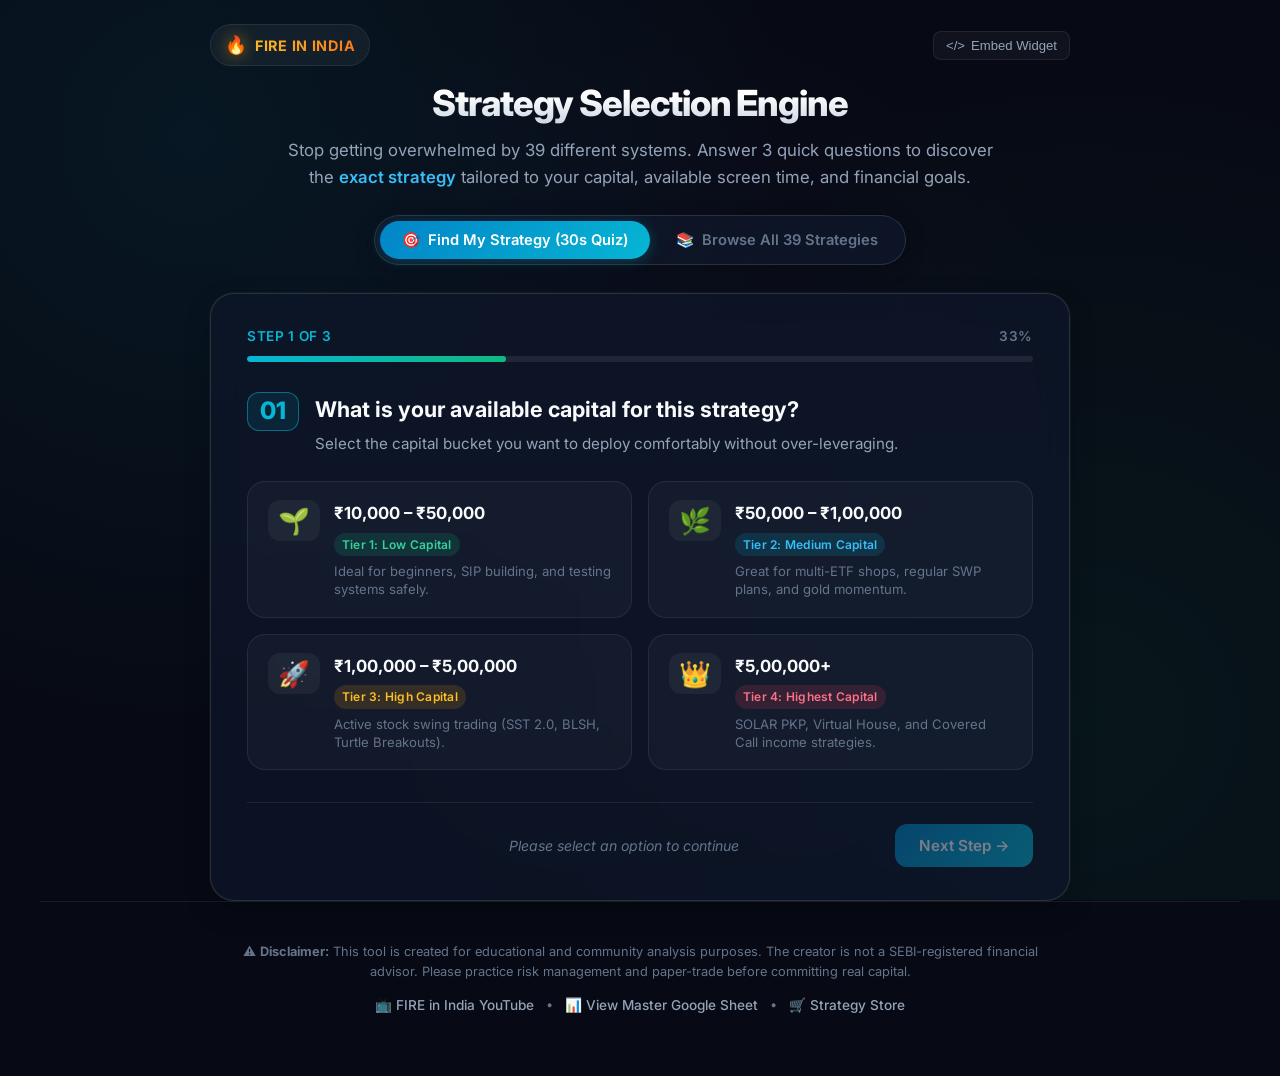
==== index.html @ 7d85d423 "Initial commit: FIRE in India Strategy Selector widget" ====
<!DOCTYPE html>
<html lang="en">
<head>
  <meta charset="UTF-8">
  <meta name="viewport" content="width=device-width, initial-scale=1.0">
  <title>FIRE in India — Interactive Strategy Finder & Strategy Catalog</title>
  <meta name="description" content="Discover the best stock market, ETF, and swing trading strategy for your capital, screen time, and risk appetite. Powered by FIRE in India.">
  <meta name="keywords" content="FIRE in India, Stock Market Strategy, SST 2.0, ETF Shop, PKJ, Swing Trading, Options Trading, Financial Independence">
  
  <!-- Open Graph / Social Sharing -->
  <meta property="og:title" content="FIRE in India — Strategy Selector">
  <meta property="og:description" content="Find the best trading & investing strategy tailored specifically for your routine and capital in 30 seconds.">
  <meta property="og:type" content="website">

  <!-- Fonts -->
  <link rel="preconnect" href="https://fonts.googleapis.com">
  <link rel="preconnect" href="https://fonts.gstatic.com" crossorigin>
  <link href="https://fonts.googleapis.com/css2?family=Inter:wght@300;400;500;600;700;800&display=swap" rel="stylesheet">

  <link rel="stylesheet" href="style.css">
</head>
<body>
  <div id="app" class="app-wrapper">

    <!-- Top Header -->
    <header class="app-header">
      <div class="header-content">
        <div class="brand-row">
          <div class="brand-badge">
            <span class="flame-icon">🔥</span>
            <span class="brand-title">FIRE in India</span>
          </div>
          <button id="openEmbedBtn" class="btn-ghost-sm" title="Embed on your website">
            <span class="btn-icon">&lt;/&gt;</span>
            <span class="btn-text">Embed Widget</span>
          </button>
        </div>

        <h1 class="main-headline">Strategy Selection Engine</h1>
        <p class="sub-headline">
          Stop getting overwhelmed by 39 different systems. Answer 3 quick questions to discover the 
          <strong>exact strategy</strong> tailored to your capital, available screen time, and financial goals.
        </p>

        <!-- Navigation Mode Tabs -->
        <nav class="mode-tabs-container" aria-label="Mode selector">
          <button id="quizModeBtn" class="mode-tab active" data-mode="quiz">
            <span class="tab-icon">🎯</span>
            <span class="tab-label">Find My Strategy (30s Quiz)</span>
          </button>
          <button id="catalogModeBtn" class="mode-tab" data-mode="catalog">
            <span class="tab-icon">📚</span>
            <span class="tab-label">Browse All 39 Strategies</span>
          </button>
        </nav>
      </div>
    </header>

    <!-- Main Content Area -->
    <main class="app-main">

      <!-- ========================================== -->
      <!-- VIEW 1: GUIDED QUIZ VIEW                   -->
      <!-- ========================================== -->
      <section id="quizView" class="view-section active-view">
        <div class="quiz-card-container">
          
          <!-- Step Progress Indicator -->
          <div class="progress-bar-container">
            <div class="progress-info">
              <span id="quizStepLabel" class="step-label">Step 1 of 3</span>
              <span id="quizStepPercent" class="step-percent">33%</span>
            </div>
            <div class="progress-track">
              <div id="quizProgressBar" class="progress-fill" style="width: 33%;"></div>
            </div>
          </div>

          <!-- Wizard Form Container -->
          <form id="quizForm" class="quiz-form" onsubmit="return false;">
            
            <!-- STEP 1: Capital -->
            <div id="quizStep1" class="quiz-step active-step">
              <div class="question-header">
                <span class="q-number">01</span>
                <div>
                  <h2 class="question-title">What is your available capital for this strategy?</h2>
                  <p class="question-desc">Select the capital bucket you want to deploy comfortably without over-leveraging.</p>
                </div>
              </div>

              <div class="options-grid" role="radiogroup" aria-label="Capital options">
                <label class="option-tile" data-val="1 Low">
                  <input type="radio" name="capital" value="1 Low" class="sr-only">
                  <div class="tile-icon-box">🌱</div>
                  <div class="tile-body">
                    <div class="tile-title">₹10,000 – ₹50,000</div>
                    <div class="tile-tag tier-low">Tier 1: Low Capital</div>
                    <p class="tile-hint">Ideal for beginners, SIP building, and testing systems safely.</p>
                  </div>
                </label>

                <label class="option-tile" data-val="2 Medium">
                  <input type="radio" name="capital" value="2 Medium" class="sr-only">
                  <div class="tile-icon-box">🌿</div>
                  <div class="tile-body">
                    <div class="tile-title">₹50,000 – ₹1,00,000</div>
                    <div class="tile-tag tier-med">Tier 2: Medium Capital</div>
                    <p class="tile-hint">Great for multi-ETF shops, regular SWP plans, and gold momentum.</p>
                  </div>
                </label>

                <label class="option-tile" data-val="3 High">
                  <input type="radio" name="capital" value="3 High" class="sr-only">
                  <div class="tile-icon-box">🚀</div>
                  <div class="tile-body">
                    <div class="tile-title">₹1,00,000 – ₹5,00,000</div>
                    <div class="tile-tag tier-high">Tier 3: High Capital</div>
                    <p class="tile-hint">Active stock swing trading (SST 2.0, BLSH, Turtle Breakouts).</p>
                  </div>
                </label>

                <label class="option-tile" data-val="4 Highest">
                  <input type="radio" name="capital" value="4 Highest" class="sr-only">
                  <div class="tile-icon-box">👑</div>
                  <div class="tile-body">
                    <div class="tile-title">₹5,00,000+</div>
                    <div class="tile-tag tier-highest">Tier 4: Highest Capital</div>
                    <p class="tile-hint">SOLAR PKP, Virtual House, and Covered Call income strategies.</p>
                  </div>
                </label>
              </div>
            </div>

            <!-- STEP 2: Time / Screen Availability -->
            <div id="quizStep2" class="quiz-step">
              <div class="question-header">
                <span class="q-number">02</span>
                <div>
                  <h2 class="question-title">How much screen time can you commit?</h2>
                  <p class="question-desc">Pick what genuinely aligns with your profession and daily lifestyle.</p>
                </div>
              </div>

              <div class="options-grid" role="radiogroup" aria-label="Frequency options">
                <label class="option-tile" data-val="Daily">
                  <input type="radio" name="frequency" value="Daily" class="sr-only">
                  <div class="tile-icon-box">⚡</div>
                  <div class="tile-body">
                    <div class="tile-title">Daily (10–15 mins at EOD / 3:15 PM)</div>
                    <div class="tile-tag freq-daily">Active Daily Check</div>
                    <p class="tile-hint">Quick end-of-day order placement for swing trading and daily ETF shops.</p>
                  </div>
                </label>

                <label class="option-tile" data-val="Weekly">
                  <input type="radio" name="frequency" value="Weekly" class="sr-only">
                  <div class="tile-icon-box">📅</div>
                  <div class="tile-body">
                    <div class="tile-title">Weekly / Weekend (1 hour on weekend)</div>
                    <div class="tile-tag freq-weekly">Weekly Routine</div>
                    <p class="tile-hint">Review weekly candle breakouts and rotational ETF tranches on Saturday/Sunday.</p>
                  </div>
                </label>

                <label class="option-tile" data-val="Monthly">
                  <input type="radio" name="frequency" value="Monthly" class="sr-only">
                  <div class="tile-icon-box">☕</div>
                  <div class="tile-body">
                    <div class="tile-title">Monthly / Hands-Off (10 mins/month)</div>
                    <div class="tile-tag freq-monthly">Zero Daily Screen Time</div>
                    <p class="tile-hint">Automated Value SIPs, PKJ compounding trees, and REIT dividends.</p>
                  </div>
                </label>
              </div>
            </div>

            <!-- STEP 3: Asset Preference & Risk Appetite -->
            <div id="quizStep3" class="quiz-step">
              <div class="question-header">
                <span class="q-number">03</span>
                <div>
                  <h2 class="question-title">What asset type or risk style do you prefer?</h2>
                  <p class="question-desc">Do you prefer the safety of diversified index ETFs, direct stocks, or option selling?</p>
                </div>
              </div>

              <div class="options-grid" role="radiogroup" aria-label="Asset options">
                <label class="option-tile" data-val="ETFs">
                  <input type="radio" name="asset" value="ETFs" class="sr-only">
                  <div class="tile-icon-box">🛡️</div>
                  <div class="tile-body">
                    <div class="tile-title">Safe & Diversified (ETFs & Gold)</div>
                    <div class="tile-tag asset-etf">Zero Company Risk</div>
                    <p class="tile-hint">Index baskets, Gold, Silver, and Sector ETFs with built-in diversification.</p>
                  </div>
                </label>

                <label class="option-tile" data-val="Stocks">
                  <input type="radio" name="asset" value="Stocks" class="sr-only">
                  <div class="tile-icon-box">📈</div>
                  <div class="tile-body">
                    <div class="tile-title">Direct Stocks (Nifty 50 / 100)</div>
                    <div class="tile-tag asset-stock">High Alpha & Swing Profits</div>
                    <p class="tile-hint">Targeting fast 6%–10% gains on individual quality stock setups.</p>
                  </div>
                </label>

                <label class="option-tile" data-val="Options">
                  <input type="radio" name="asset" value="Options" class="sr-only">
                  <div class="tile-icon-box">💰</div>
                  <div class="tile-body">
                    <div class="tile-title">Options / Regular Monthly Cash Flow</div>
                    <div class="tile-tag asset-options">Cash Flow Generation</div>
                    <p class="tile-hint">Covered Calls and Cash-Secured Puts for steady virtual rent.</p>
                  </div>
                </label>

                <label class="option-tile" data-val="Any">
                  <input type="radio" name="asset" value="Any" class="sr-only">
                  <div class="tile-icon-box">✨</div>
                  <div class="tile-body">
                    <div class="tile-title">Open to Any / Best Overall Match</div>
                    <div class="tile-tag asset-any">All Asset Types</div>
                    <p class="tile-hint">Show me the absolute highest recommended system for my capital & routine.</p>
                  </div>
                </label>
              </div>
            </div>

            <!-- Quiz Bottom Action Bar -->
            <div class="quiz-nav-row">
              <button type="button" id="quizPrevBtn" class="btn-secondary" style="visibility: hidden;">
                ← Back
              </button>
              <div class="quiz-nav-status">
                <span id="quizSelectionPrompt">Please select an option to continue</span>
              </div>
              <button type="button" id="quizNextBtn" class="btn-primary" disabled>
                Next Step →
              </button>
              <button type="button" id="quizSubmitBtn" class="btn-success" style="display: none;" disabled>
                Reveal My Strategies 🎯
              </button>
            </div>

          </form>

          <!-- Quiz Results Container (Populated dynamically) -->
          <div id="quizResultsContainer" class="quiz-results-container" style="display: none;">
            <div class="results-header-banner">
              <div class="banner-badge">🎯 Top Personalized Matches</div>
              <h2 id="resultsTitle" class="results-title">Your Recommended Strategies</h2>
              <p id="resultsPersonaText" class="results-persona"></p>
            </div>

            <div id="matchedCardsGrid" class="cards-grid">
              <!-- Matched cards injected here -->
            </div>

            <div class="results-actions-row">
              <button id="retakeQuizBtn" class="btn-secondary">
                🔄 Retake Quiz
              </button>
              <button id="viewAllFromResultsBtn" class="btn-primary">
                📚 Explore All 39 Strategies
              </button>
            </div>
          </div>

        </div>
      </section>

      <!-- ========================================== -->
      <!-- VIEW 2: ALL STRATEGIES CATALOG VIEW        -->
      <!-- ========================================== -->
      <section id="catalogView" class="view-section">
        
        <!-- Controls & Filter Bar -->
        <div class="catalog-controls-card">
          
          <!-- Search Row -->
          <div class="search-input-wrapper">
            <span class="search-icon">🔍</span>
            <input 
              type="text" 
              id="strategySearchInput" 
              class="search-input" 
              placeholder="Search strategies by name, indicator, or rules (e.g., 'SST 2.0', 'ETF Shop', '20 DMA', 'Turtle')..."
              autocomplete="off"
            >
            <button id="clearSearchBtn" class="clear-search-btn" title="Clear search" style="display: none;">×</button>
          </div>

          <!-- Filter Pills Sections -->
          <div class="filters-group">
            
            <!-- Capital Filter -->
            <div class="filter-row">
              <span class="filter-label">Capital:</span>
              <div class="filter-pills" data-filter-type="capital">
                <button class="pill active" data-value="all">All Capital</button>
                <button class="pill" data-value="1 Low">1 Low (₹10k–50k)</button>
                <button class="pill" data-value="2 Medium">2 Med (₹50k–1L)</button>
                <button class="pill" data-value="3 High">3 High (₹1L–5L)</button>
                <button class="pill" data-value="4 Highest">4 Highest (₹5L+)</button>
              </div>
            </div>

            <!-- Asset Type Filter -->
            <div class="filter-row">
              <span class="filter-label">Asset:</span>
              <div class="filter-pills" data-filter-type="asset">
                <button class="pill active" data-value="all">All Assets</button>
                <button class="pill" data-value="ETFs">ETFs & Gold</button>
                <button class="pill" data-value="Stocks">Direct Stocks</button>
                <button class="pill" data-value="MFs">Mutual Funds</button>
                <button class="pill" data-value="Options">Options / Cash Flow</button>
              </div>
            </div>

            <!-- Frequency Filter -->
            <div class="filter-row">
              <span class="filter-label">Frequency:</span>
              <div class="filter-pills" data-filter-type="frequency">
                <button class="pill active" data-value="all">All Frequencies</button>
                <button class="pill" data-value="Daily">Daily EOD</button>
                <button class="pill" data-value="Weekly">Weekly</button>
                <button class="pill" data-value="Monthly">Monthly / Hands-Off</button>
              </div>
            </div>

            <!-- Free vs Premium Filter -->
            <div class="filter-row">
              <span class="filter-label">Access:</span>
              <div class="filter-pills" data-filter-type="pricing">
                <button class="pill active" data-value="all">All Sheets</button>
                <button class="pill" data-value="free">📄 Free Templates</button>
                <button class="pill" data-value="paid">💎 Premium Sheets</button>
              </div>
            </div>

          </div>

          <!-- Results Summary Bar -->
          <div class="catalog-summary-bar">
            <span id="catalogCountDisplay" class="count-display">Showing 39 of 39 strategies</span>
            <button id="resetAllFiltersBtn" class="btn-link" style="display: none;">Reset Filters</button>
          </div>

        </div>

        <!-- Strategy Cards Catalog Grid -->
        <div id="catalogGrid" class="cards-grid">
          <!-- Cards injected via app.js -->
        </div>

        <!-- Empty State -->
        <div id="catalogEmptyState" class="empty-state" style="display: none;">
          <div class="empty-icon">🔎</div>
          <h3>No strategies match your active filters</h3>
          <p>Try resetting the search keyword or expanding your capital / frequency criteria.</p>
          <button id="emptyStateResetBtn" class="btn-primary">Reset All Filters</button>
        </div>

      </section>

    </main>

    <!-- Footer -->
    <footer class="app-footer">
      <div class="footer-content">
        <p class="disclaimer-text">
          ⚠️ <strong>Disclaimer:</strong> This tool is created for educational and community analysis purposes. 
          The creator is not a SEBI-registered financial advisor. Please practice risk management and paper-trade 
          before committing real capital.
        </p>
        <div class="footer-links">
          <a href="https://www.youtube.com/@FIREinIndia" target="_blank" rel="noopener" class="footer-link">
            📺 FIRE in India YouTube
          </a>
          <span class="footer-dot">•</span>
          <a href="https://docs.google.com/spreadsheets/d/1on7k-p7IqkuRjWfMcwTAMi44dCbT22rppkdYKEx8e2c/edit?gid=747867047#gid=747867047&fvid=619108691" target="_blank" rel="noopener" class="footer-link">
            📊 View Master Google Sheet
          </a>
          <span class="footer-dot">•</span>
          <a href="https://fireinindia2021.odoo.com/shop" target="_blank" rel="noopener" class="footer-link">
            🛒 Strategy Store
          </a>
        </div>
      </div>
    </footer>

    <!-- ========================================== -->
    <!-- MODAL: EMBED WIDGET CODE                   -->
    <!-- ========================================== -->
    <div id="embedModal" class="modal-backdrop" aria-hidden="true" style="display: none;">
      <div class="modal-dialog">
        <div class="modal-header">
          <div class="modal-title-row">
            <span class="modal-icon">&lt;/&gt;</span>
            <h3 class="modal-title">Embed Strategy Selector</h3>
          </div>
          <button id="closeEmbedModalBtn" class="modal-close-btn" aria-label="Close modal">×</button>
        </div>
        <div class="modal-body">
          <p class="modal-desc">
            Copy and paste this clean HTML snippet into your Odoo website, WordPress, or blog to let your subscribers use the Strategy Selector directly on your site.
          </p>
          
          <div class="code-snippet-box">
            <textarea id="embedCodeSnippet" class="code-textarea" readonly rows="4"></textarea>
          </div>

          <div class="embed-instructions">
            <h4>How to embed in Odoo:</h4>
            <ol>
              <li>Go to your Odoo website editor on <code>fireinindia2021.odoo.com</code>.</li>
              <li>Drag and drop the <strong>"Embed Code / HTML"</strong> building block onto your page.</li>
              <li>Paste this snippet and save the page.</li>
            </ol>
          </div>
        </div>
        <div class="modal-footer">
          <button id="copyEmbedCodeBtn" class="btn-success">
            📋 Copy Embed Code
          </button>
          <button id="dismissEmbedModalBtn" class="btn-secondary">
            Done
          </button>
        </div>
      </div>
    </div>

    <!-- Toast Notification Container -->
    <div id="toastNotification" class="toast-container" aria-live="polite"></div>

  </div>

  <!-- Scripts -->
  <script src="data.js"></script>
  <script src="app.js"></script>
</body>
</html>
---- style.css ----
/* ==========================================================================
   FIRE IN INDIA — STRATEGY SELECTOR & INTERACTIVE WIDGET
   Design System & Styling: Modern Fintech Dark Theme with Glassmorphism
   ========================================================================== */

:root {
  --font-family: 'Inter', -apple-system, BlinkMacSystemFont, "Segoe UI", Roboto, sans-serif;
  
  /* Color Palette */
  --bg-base: #070a14;
  --bg-surface: #0e1526;
  --bg-card: rgba(15, 23, 42, 0.72);
  --bg-card-hover: rgba(30, 41, 59, 0.85);
  --bg-card-active: rgba(14, 165, 233, 0.12);
  
  /* Borders */
  --border-subtle: rgba(255, 255, 255, 0.08);
  --border-card: rgba(255, 255, 255, 0.12);
  --border-accent: rgba(6, 182, 212, 0.5);
  
  /* Accent Colors */
  --accent-cyan: #06b6d4;
  --accent-cyan-light: #38bdf8;
  --accent-cyan-glow: rgba(6, 182, 212, 0.28);
  --accent-emerald: #10b981;
  --accent-emerald-glow: rgba(16, 185, 129, 0.28);
  --accent-amber: #f59e0b;
  --accent-amber-glow: rgba(245, 158, 11, 0.25);
  --accent-rose: #f43f5e;
  --accent-purple: #8b5cf6;
  
  /* Typography Colors */
  --text-primary: #f8fafc;
  --text-secondary: #94a3b8;
  --text-muted: #64748b;
  
  /* Radii & Shadows */
  --radius-sm: 8px;
  --radius-md: 12px;
  --radius-lg: 18px;
  --radius-xl: 24px;
  --shadow-card: 0 10px 30px -10px rgba(0, 0, 0, 0.5), 0 0 1px 1px rgba(255, 255, 255, 0.05);
  --shadow-glow: 0 0 25px -5px var(--accent-cyan-glow);
  --shadow-emerald: 0 0 25px -5px var(--accent-emerald-glow);
  
  /* Transitions */
  --transition-fast: 0.18s cubic-bezier(0.4, 0, 0.2, 1);
  --transition-normal: 0.28s cubic-bezier(0.4, 0, 0.2, 1);
}

/* Reset & Box Sizing */
*, *::before, *::after {
  box-sizing: border-box;
  margin: 0;
  padding: 0;
}

body {
  font-family: var(--font-family);
  background-color: var(--bg-base);
  color: var(--text-primary);
  line-height: 1.6;
  -webkit-font-smoothing: antialiased;
  -moz-osx-font-smoothing: grayscale;
  min-height: 100vh;
  overflow-x: hidden;
  position: relative;
  background-image: 
    radial-gradient(circle at 15% 15%, rgba(6, 182, 212, 0.08) 0%, transparent 45%),
    radial-gradient(circle at 85% 80%, rgba(16, 185, 129, 0.07) 0%, transparent 50%),
    radial-gradient(circle at 50% 50%, rgba(139, 92, 246, 0.04) 0%, transparent 60%);
  background-attachment: fixed;
}

/* App Wrapper */
.app-wrapper {
  max-width: 1240px;
  margin: 0 auto;
  padding: 24px 20px 60px;
  display: flex;
  flex-direction: column;
  min-height: 100vh;
}

/* ==========================================================================
   HEADER COMPONENT
   ========================================================================== */
.app-header {
  margin-bottom: 28px;
  text-align: center;
}

.header-content {
  display: flex;
  flex-direction: column;
  align-items: center;
}

.brand-row {
  display: flex;
  align-items: center;
  justify-content: space-between;
  width: 100%;
  max-width: 860px;
  margin-bottom: 16px;
}

.brand-badge {
  display: inline-flex;
  align-items: center;
  gap: 8px;
  background: rgba(255, 255, 255, 0.05);
  border: 1px solid var(--border-subtle);
  padding: 6px 14px;
  border-radius: 9999px;
  backdrop-filter: blur(8px);
}

.flame-icon {
  font-size: 1.1rem;
  filter: drop-shadow(0 0 8px rgba(245, 158, 11, 0.6));
  animation: pulseFlame 2.5s infinite ease-in-out;
}

@keyframes pulseFlame {
  0%, 100% { transform: scale(1); }
  50% { transform: scale(1.15); filter: drop-shadow(0 0 12px rgba(239, 68, 68, 0.8)); }
}

.brand-title {
  font-size: 0.9rem;
  font-weight: 700;
  letter-spacing: 0.05em;
  text-transform: uppercase;
  background: linear-gradient(135deg, #fbbf24, #f97316);
  -webkit-background-clip: text;
  -webkit-text-fill-color: transparent;
}

.btn-ghost-sm {
  background: rgba(255, 255, 255, 0.04);
  border: 1px solid var(--border-subtle);
  color: var(--text-secondary);
  font-size: 0.82rem;
  font-weight: 500;
  padding: 6px 12px;
  border-radius: var(--radius-sm);
  cursor: pointer;
  display: inline-flex;
  align-items: center;
  gap: 6px;
  transition: all var(--transition-fast);
}

.btn-ghost-sm:hover {
  background: rgba(255, 255, 255, 0.1);
  color: var(--text-primary);
  border-color: var(--border-accent);
}

.main-headline {
  font-size: 2.25rem;
  font-weight: 800;
  letter-spacing: -0.03em;
  line-height: 1.2;
  margin-bottom: 12px;
  background: linear-gradient(180deg, #ffffff 30%, #cbd5e1 100%);
  -webkit-background-clip: text;
  -webkit-text-fill-color: transparent;
}

.sub-headline {
  font-size: 1.05rem;
  color: var(--text-secondary);
  max-width: 720px;
  margin-bottom: 24px;
}

.sub-headline strong {
  color: var(--accent-cyan-light);
  font-weight: 600;
}

/* Mode Switch Tabs */
.mode-tabs-container {
  display: inline-flex;
  background: rgba(15, 23, 42, 0.8);
  padding: 5px;
  border-radius: 9999px;
  border: 1px solid var(--border-card);
  box-shadow: 0 4px 20px rgba(0, 0, 0, 0.3);
  gap: 4px;
}

.mode-tab {
  display: inline-flex;
  align-items: center;
  gap: 8px;
  background: transparent;
  border: none;
  color: var(--text-muted);
  font-family: inherit;
  font-size: 0.92rem;
  font-weight: 600;
  padding: 10px 22px;
  border-radius: 9999px;
  cursor: pointer;
  transition: all var(--transition-fast);
}

.mode-tab:hover {
  color: var(--text-primary);
}

.mode-tab.active {
  background: linear-gradient(135deg, #0284c7, #06b6d4);
  color: #ffffff;
  box-shadow: 0 2px 14px var(--accent-cyan-glow);
}

/* ==========================================================================
   VIEW SECTIONS
   ========================================================================== */
.view-section {
  display: none;
  animation: fadeIn 0.3s ease-out;
}

.view-section.active-view {
  display: block;
}

@keyframes fadeIn {
  from { opacity: 0; transform: translateY(6px); }
  to { opacity: 1; transform: translateY(0); }
}

/* ==========================================================================
   VIEW 1: GUIDED QUIZ
   ========================================================================== */
.quiz-card-container {
  max-width: 860px;
  margin: 0 auto;
  background: var(--bg-card);
  backdrop-filter: blur(16px);
  border: 1px solid var(--border-card);
  border-radius: var(--radius-xl);
  padding: 32px 36px;
  box-shadow: var(--shadow-card);
  position: relative;
}

.progress-bar-container {
  margin-bottom: 30px;
}

.progress-info {
  display: flex;
  justify-content: space-between;
  font-size: 0.85rem;
  font-weight: 600;
  text-transform: uppercase;
  letter-spacing: 0.05em;
  margin-bottom: 8px;
}

.step-label {
  color: var(--accent-cyan);
}

.step-percent {
  color: var(--text-muted);
}

.progress-track {
  width: 100%;
  height: 6px;
  background: rgba(255, 255, 255, 0.08);
  border-radius: 9999px;
  overflow: hidden;
}

.progress-fill {
  height: 100%;
  background: linear-gradient(90deg, var(--accent-cyan), var(--accent-emerald));
  border-radius: 9999px;
  transition: width var(--transition-normal);
}

/* Steps */
.quiz-step {
  display: none;
}

.quiz-step.active-step {
  display: block;
  animation: stepIn 0.35s cubic-bezier(0.16, 1, 0.3, 1);
}

@keyframes stepIn {
  from { opacity: 0; transform: translateX(12px); }
  to { opacity: 1; transform: translateX(0); }
}

.question-header {
  display: flex;
  align-items: flex-start;
  gap: 16px;
  margin-bottom: 24px;
}

.q-number {
  font-size: 1.5rem;
  font-weight: 800;
  color: var(--accent-cyan);
  background: rgba(6, 182, 212, 0.1);
  border: 1px solid var(--border-accent);
  border-radius: var(--radius-md);
  padding: 4px 12px;
  line-height: 1.2;
}

.question-title {
  font-size: 1.35rem;
  font-weight: 700;
  color: var(--text-primary);
  margin-bottom: 6px;
}

.question-desc {
  font-size: 0.95rem;
  color: var(--text-secondary);
}

/* Option Tile Grid */
.options-grid {
  display: grid;
  grid-template-columns: repeat(2, 1fr);
  gap: 16px;
  margin-bottom: 32px;
}

.option-tile {
  background: rgba(255, 255, 255, 0.03);
  border: 1px solid var(--border-subtle);
  border-radius: var(--radius-lg);
  padding: 18px 20px;
  cursor: pointer;
  display: flex;
  align-items: flex-start;
  gap: 14px;
  transition: all var(--transition-fast);
  position: relative;
  user-select: none;
}

.option-tile:hover {
  background: var(--bg-card-hover);
  border-color: rgba(255, 255, 255, 0.2);
  transform: translateY(-2px);
}

.option-tile.selected {
  background: var(--bg-card-active);
  border-color: var(--accent-cyan);
  box-shadow: 0 0 20px -3px var(--accent-cyan-glow);
}

.option-tile.selected::after {
  content: '✓';
  position: absolute;
  top: 14px;
  right: 14px;
  width: 22px;
  height: 22px;
  background: var(--accent-cyan);
  color: #000000;
  font-size: 0.8rem;
  font-weight: 800;
  display: flex;
  align-items: center;
  justify-content: center;
  border-radius: 50%;
}

.tile-icon-box {
  font-size: 1.6rem;
  background: rgba(255, 255, 255, 0.05);
  border-radius: var(--radius-md);
  padding: 8px 10px;
  line-height: 1;
  flex-shrink: 0;
}

.tile-body {
  flex: 1;
}

.tile-title {
  font-size: 1.05rem;
  font-weight: 700;
  color: var(--text-primary);
  margin-bottom: 4px;
}

.tile-tag {
  display: inline-block;
  font-size: 0.75rem;
  font-weight: 600;
  padding: 2px 8px;
  border-radius: 9999px;
  margin-bottom: 6px;
  letter-spacing: 0.02em;
}

.tier-low { background: rgba(16, 185, 129, 0.15); color: #34d399; }
.tier-med { background: rgba(6, 182, 212, 0.15); color: #38bdf8; }
.tier-high { background: rgba(245, 158, 11, 0.15); color: #fbbf24; }
.tier-highest { background: rgba(244, 63, 94, 0.15); color: #fb7185; }

.freq-daily { background: rgba(244, 63, 94, 0.15); color: #fb7185; }
.freq-weekly { background: rgba(139, 92, 246, 0.15); color: #c084fc; }
.freq-monthly { background: rgba(16, 185, 129, 0.15); color: #34d399; }

.asset-etf { background: rgba(16, 185, 129, 0.15); color: #34d399; }
.asset-stock { background: rgba(6, 182, 212, 0.15); color: #38bdf8; }
.asset-options { background: rgba(245, 158, 11, 0.15); color: #fbbf24; }
.asset-any { background: rgba(139, 92, 246, 0.15); color: #c084fc; }

.tile-hint {
  font-size: 0.82rem;
  color: var(--text-muted);
  line-height: 1.4;
}

/* Navigation Row */
.quiz-nav-row {
  display: flex;
  align-items: center;
  justify-content: space-between;
  border-top: 1px solid var(--border-subtle);
  padding-top: 20px;
}

.quiz-nav-status {
  font-size: 0.88rem;
  color: var(--text-muted);
  font-style: italic;
}

/* Buttons */
.btn-primary, .btn-secondary, .btn-success {
  font-family: inherit;
  font-size: 0.95rem;
  font-weight: 600;
  padding: 12px 24px;
  border-radius: var(--radius-md);
  border: none;
  cursor: pointer;
  display: inline-flex;
  align-items: center;
  justify-content: center;
  gap: 8px;
  transition: all var(--transition-fast);
}

.btn-primary {
  background: linear-gradient(135deg, #0284c7, #06b6d4);
  color: #ffffff;
  box-shadow: 0 4px 15px var(--accent-cyan-glow);
}

.btn-primary:hover:not(:disabled) {
  transform: translateY(-2px);
  box-shadow: 0 6px 20px var(--accent-cyan-glow);
}

.btn-primary:disabled {
  opacity: 0.45;
  cursor: not-allowed;
  box-shadow: none;
}

.btn-secondary {
  background: rgba(255, 255, 255, 0.06);
  border: 1px solid var(--border-subtle);
  color: var(--text-secondary);
}

.btn-secondary:hover {
  background: rgba(255, 255, 255, 0.12);
  color: var(--text-primary);
}

.btn-success {
  background: linear-gradient(135deg, #059669, #10b981);
  color: #ffffff;
  box-shadow: 0 4px 15px var(--accent-emerald-glow);
}

.btn-success:hover:not(:disabled) {
  transform: translateY(-2px);
  box-shadow: 0 6px 22px var(--accent-emerald-glow);
}

.btn-success:disabled {
  opacity: 0.45;
  cursor: not-allowed;
}

.btn-link {
  background: none;
  border: none;
  color: var(--accent-cyan);
  font-family: inherit;
  font-size: 0.85rem;
  font-weight: 600;
  text-decoration: underline;
  cursor: pointer;
}

/* Screen Reader Only Utility */
.sr-only {
  position: absolute;
  width: 1px;
  height: 1px;
  padding: 0;
  margin: -1px;
  overflow: hidden;
  clip: rect(0, 0, 0, 0);
  border: 0;
}

/* ==========================================================================
   QUIZ RESULTS VIEW
   ========================================================================== */
.results-header-banner {
  text-align: center;
  margin-bottom: 28px;
  padding-bottom: 20px;
  border-bottom: 1px solid var(--border-subtle);
}

.banner-badge {
  display: inline-block;
  background: rgba(16, 185, 129, 0.15);
  color: #34d399;
  border: 1px solid rgba(16, 185, 129, 0.3);
  font-size: 0.85rem;
  font-weight: 700;
  text-transform: uppercase;
  letter-spacing: 0.05em;
  padding: 4px 14px;
  border-radius: 9999px;
  margin-bottom: 12px;
}

.results-title {
  font-size: 1.8rem;
  font-weight: 800;
  color: var(--text-primary);
  margin-bottom: 8px;
}

.results-persona {
  font-size: 1.05rem;
  color: var(--accent-cyan-light);
  max-width: 650px;
  margin: 0 auto;
}

.results-actions-row {
  display: flex;
  justify-content: center;
  gap: 16px;
  margin-top: 36px;
  padding-top: 24px;
  border-top: 1px solid var(--border-subtle);
}

/* ==========================================================================
   VIEW 2: CATALOG VIEW & FILTERS
   ========================================================================== */
.catalog-controls-card {
  background: var(--bg-card);
  backdrop-filter: blur(16px);
  border: 1px solid var(--border-card);
  border-radius: var(--radius-xl);
  padding: 24px 28px;
  box-shadow: var(--shadow-card);
  margin-bottom: 28px;
}

.search-input-wrapper {
  position: relative;
  margin-bottom: 20px;
}

.search-icon {
  position: absolute;
  left: 16px;
  top: 50%;
  transform: translateY(-50%);
  font-size: 1.1rem;
  opacity: 0.6;
  pointer-events: none;
}

.search-input {
  width: 100%;
  background: rgba(255, 255, 255, 0.04);
  border: 1px solid var(--border-card);
  color: var(--text-primary);
  font-family: inherit;
  font-size: 1rem;
  padding: 14px 44px 14px 44px;
  border-radius: var(--radius-md);
  outline: none;
  transition: all var(--transition-fast);
}

.search-input:focus {
  background: rgba(255, 255, 255, 0.07);
  border-color: var(--accent-cyan);
  box-shadow: 0 0 0 3px var(--accent-cyan-glow);
}

.search-input::placeholder {
  color: var(--text-muted);
}

.clear-search-btn {
  position: absolute;
  right: 14px;
  top: 50%;
  transform: translateY(-50%);
  background: rgba(255, 255, 255, 0.1);
  border: none;
  color: var(--text-secondary);
  font-size: 1.1rem;
  width: 24px;
  height: 24px;
  border-radius: 50%;
  cursor: pointer;
  display: flex;
  align-items: center;
  justify-content: center;
  transition: background var(--transition-fast);
}

.clear-search-btn:hover {
  background: rgba(255, 255, 255, 0.2);
  color: var(--text-primary);
}

.filters-group {
  display: flex;
  flex-direction: column;
  gap: 14px;
  padding-bottom: 16px;
  border-bottom: 1px solid var(--border-subtle);
}

.filter-row {
  display: flex;
  align-items: center;
  gap: 14px;
  flex-wrap: wrap;
}

.filter-label {
  font-size: 0.85rem;
  font-weight: 700;
  text-transform: uppercase;
  letter-spacing: 0.04em;
  color: var(--text-muted);
  min-width: 85px;
}

.filter-pills {
  display: flex;
  flex-wrap: wrap;
  gap: 8px;
}

.pill {
  background: rgba(255, 255, 255, 0.04);
  border: 1px solid var(--border-subtle);
  color: var(--text-secondary);
  font-family: inherit;
  font-size: 0.82rem;
  font-weight: 600;
  padding: 6px 14px;
  border-radius: 9999px;
  cursor: pointer;
  transition: all var(--transition-fast);
}

.pill:hover {
  background: rgba(255, 255, 255, 0.09);
  color: var(--text-primary);
}

.pill.active {
  background: var(--accent-cyan);
  border-color: var(--accent-cyan);
  color: #000000;
  font-weight: 700;
  box-shadow: 0 2px 10px var(--accent-cyan-glow);
}

.catalog-summary-bar {
  display: flex;
  align-items: center;
  justify-content: space-between;
  padding-top: 14px;
}

.count-display {
  font-size: 0.88rem;
  font-weight: 600;
  color: var(--text-muted);
}

/* ==========================================================================
   STRATEGY CARDS & GRID
   ========================================================================== */
.cards-grid {
  display: grid;
  grid-template-columns: repeat(auto-fill, minmax(350px, 1fr));
  gap: 22px;
}

.strategy-card {
  background: var(--bg-card);
  backdrop-filter: blur(12px);
  border: 1px solid var(--border-card);
  border-radius: var(--radius-lg);
  padding: 22px 24px;
  box-shadow: var(--shadow-card);
  display: flex;
  flex-direction: column;
  justify-content: space-between;
  transition: all var(--transition-fast);
  position: relative;
  overflow: hidden;
}

.strategy-card::before {
  content: '';
  position: absolute;
  top: 0;
  left: 0;
  right: 0;
  height: 3px;
  background: linear-gradient(90deg, var(--accent-cyan), var(--accent-emerald));
  opacity: 0.6;
}

.strategy-card:hover {
  transform: translateY(-4px);
  border-color: rgba(255, 255, 255, 0.22);
  box-shadow: 0 16px 36px -10px rgba(0, 0, 0, 0.6), 0 0 20px -5px var(--accent-cyan-glow);
}

.strategy-card.match-highlight {
  border-color: var(--accent-emerald);
  box-shadow: 0 0 30px -8px var(--accent-emerald-glow);
}

.strategy-card.match-highlight::before {
  background: linear-gradient(90deg, #10b981, #06b6d4);
  height: 4px;
  opacity: 1;
}

/* Card Header */
.card-top-badges {
  display: flex;
  flex-wrap: wrap;
  align-items: center;
  gap: 6px;
  margin-bottom: 12px;
}

.badge-tag {
  font-size: 0.72rem;
  font-weight: 700;
  text-transform: uppercase;
  letter-spacing: 0.03em;
  padding: 3px 8px;
  border-radius: 6px;
}

.badge-capital { background: rgba(6, 182, 212, 0.15); color: #38bdf8; }
.badge-freq { background: rgba(139, 92, 246, 0.15); color: #c084fc; }
.badge-asset { background: rgba(16, 185, 129, 0.15); color: #34d399; }
.badge-match { background: rgba(16, 185, 129, 0.25); color: #10b981; border: 1px solid rgba(16, 185, 129, 0.4); }

.card-title {
  font-size: 1.22rem;
  font-weight: 800;
  color: var(--text-primary);
  margin-bottom: 6px;
  line-height: 1.3;
}

.card-persona-tag {
  font-size: 0.8rem;
  font-weight: 600;
  color: var(--accent-cyan);
  margin-bottom: 12px;
  display: flex;
  align-items: center;
  gap: 5px;
}

.card-based-on {
  font-size: 0.9rem;
  color: var(--text-secondary);
  margin-bottom: 16px;
  line-height: 1.45;
}

/* Target & Frequency Metrics Row */
.card-metrics-box {
  background: rgba(0, 0, 0, 0.25);
  border: 1px solid var(--border-subtle);
  border-radius: var(--radius-md);
  padding: 10px 14px;
  display: flex;
  justify-content: space-between;
  margin-bottom: 16px;
}

.metric-item {
  display: flex;
  flex-direction: column;
}

.metric-label {
  font-size: 0.72rem;
  font-weight: 600;
  text-transform: uppercase;
  letter-spacing: 0.04em;
  color: var(--text-muted);
}

.metric-value {
  font-size: 0.95rem;
  font-weight: 700;
  color: var(--accent-emerald);
}

.metric-value.booking-speed {
  color: var(--accent-cyan-light);
}

/* Accordion Rules */
.accordion-wrapper {
  margin-bottom: 18px;
}

.accordion-trigger {
  width: 100%;
  background: rgba(255, 255, 255, 0.03);
  border: 1px solid var(--border-subtle);
  color: var(--text-secondary);
  font-family: inherit;
  font-size: 0.84rem;
  font-weight: 600;
  padding: 8px 12px;
  border-radius: var(--radius-sm);
  cursor: pointer;
  display: flex;
  align-items: center;
  justify-content: space-between;
  transition: all var(--transition-fast);
}

.accordion-trigger:hover {
  background: rgba(255, 255, 255, 0.07);
  color: var(--text-primary);
}

.accordion-trigger .chevron {
  font-size: 0.75rem;
  transition: transform var(--transition-fast);
}

.accordion-trigger.expanded .chevron {
  transform: rotate(180deg);
}

.accordion-body {
  max-height: 0;
  overflow: hidden;
  transition: max-height 0.25s ease-out;
  background: rgba(0, 0, 0, 0.2);
  border-radius: 0 0 var(--radius-sm) var(--radius-sm);
}

.accordion-body.open {
  max-height: 250px;
  padding: 12px 14px;
  border: 1px solid var(--border-subtle);
  border-top: none;
}

.rule-row {
  margin-bottom: 8px;
  font-size: 0.83rem;
  line-height: 1.4;
}

.rule-row:last-child {
  margin-bottom: 0;
}

.rule-tag {
  font-weight: 700;
  font-size: 0.74rem;
  text-transform: uppercase;
  padding: 1px 5px;
  border-radius: 4px;
  margin-right: 6px;
}

.tag-buy { background: rgba(16, 185, 129, 0.2); color: #34d399; }
.tag-sell { background: rgba(244, 63, 94, 0.2); color: #fb7185; }

/* Card Actions */
.card-actions-row {
  display: grid;
  grid-template-columns: 1fr 1fr;
  gap: 10px;
  margin-top: auto;
}

.btn-action-yt {
  background: rgba(239, 68, 68, 0.12);
  border: 1px solid rgba(239, 68, 68, 0.35);
  color: #fca5a5;
  font-family: inherit;
  font-size: 0.82rem;
  font-weight: 600;
  padding: 10px 12px;
  border-radius: var(--radius-sm);
  text-decoration: none;
  display: flex;
  align-items: center;
  justify-content: center;
  gap: 6px;
  transition: all var(--transition-fast);
}

.btn-action-yt:hover {
  background: rgba(239, 68, 68, 0.25);
  color: #ffffff;
  border-color: #ef4444;
}

.btn-action-sheet-free {
  background: rgba(16, 185, 129, 0.12);
  border: 1px solid rgba(16, 185, 129, 0.35);
  color: #6ee7b7;
  font-family: inherit;
  font-size: 0.82rem;
  font-weight: 600;
  padding: 10px 12px;
  border-radius: var(--radius-sm);
  text-decoration: none;
  display: flex;
  align-items: center;
  justify-content: center;
  gap: 6px;
  transition: all var(--transition-fast);
}

.btn-action-sheet-free:hover {
  background: rgba(16, 185, 129, 0.25);
  color: #ffffff;
  border-color: #10b981;
}

.btn-action-sheet-paid {
  background: rgba(245, 158, 11, 0.15);
  border: 1px solid rgba(245, 158, 11, 0.4);
  color: #fcd34d;
  font-family: inherit;
  font-size: 0.82rem;
  font-weight: 600;
  padding: 10px 12px;
  border-radius: var(--radius-sm);
  text-decoration: none;
  display: flex;
  align-items: center;
  justify-content: center;
  gap: 6px;
  transition: all var(--transition-fast);
}

.btn-action-sheet-paid:hover {
  background: rgba(245, 158, 11, 0.3);
  color: #ffffff;
  border-color: #f59e0b;
}

/* ==========================================================================
   EMPTY STATE
   ========================================================================== */
.empty-state {
  text-align: center;
  padding: 50px 20px;
  background: var(--bg-card);
  border: 1px dashed var(--border-card);
  border-radius: var(--radius-xl);
  max-width: 500px;
  margin: 30px auto;
}

.empty-icon {
  font-size: 3rem;
  margin-bottom: 16px;
  opacity: 0.6;
}

.empty-state h3 {
  font-size: 1.25rem;
  margin-bottom: 8px;
  color: var(--text-primary);
}

.empty-state p {
  color: var(--text-secondary);
  font-size: 0.95rem;
  margin-bottom: 20px;
}

/* ==========================================================================
   MODAL COMPONENT (EMBED WIDGET)
   ========================================================================== */
.modal-backdrop {
  position: fixed;
  inset: 0;
  background: rgba(0, 0, 0, 0.75);
  backdrop-filter: blur(8px);
  display: flex;
  align-items: center;
  justify-content: center;
  z-index: 1000;
  padding: 20px;
  animation: fadeIn 0.2s ease-out;
}

.modal-dialog {
  background: var(--bg-surface);
  border: 1px solid var(--border-card);
  border-radius: var(--radius-xl);
  width: 100%;
  max-width: 580px;
  box-shadow: 0 25px 50px -12px rgba(0, 0, 0, 0.7);
  overflow: hidden;
  animation: modalScale 0.25s cubic-bezier(0.16, 1, 0.3, 1);
}

@keyframes modalScale {
  from { opacity: 0; transform: scale(0.95); }
  to { opacity: 1; transform: scale(1); }
}

.modal-header {
  display: flex;
  align-items: center;
  justify-content: space-between;
  padding: 20px 24px;
  border-bottom: 1px solid var(--border-subtle);
}

.modal-title-row {
  display: flex;
  align-items: center;
  gap: 10px;
}

.modal-icon {
  background: rgba(6, 182, 212, 0.15);
  color: var(--accent-cyan);
  font-weight: 800;
  font-size: 0.9rem;
  padding: 4px 8px;
  border-radius: 6px;
}

.modal-title {
  font-size: 1.15rem;
  font-weight: 700;
  color: var(--text-primary);
}

.modal-close-btn {
  background: none;
  border: none;
  color: var(--text-muted);
  font-size: 1.5rem;
  cursor: pointer;
  line-height: 1;
  transition: color var(--transition-fast);
}

.modal-close-btn:hover {
  color: var(--text-primary);
}

.modal-body {
  padding: 24px;
}

.modal-desc {
  font-size: 0.9rem;
  color: var(--text-secondary);
  margin-bottom: 16px;
}

.code-snippet-box {
  margin-bottom: 20px;
}

.code-textarea {
  width: 100%;
  background: rgba(0, 0, 0, 0.4);
  border: 1px solid var(--border-subtle);
  border-radius: var(--radius-sm);
  color: #38bdf8;
  font-family: 'Courier New', Courier, monospace;
  font-size: 0.85rem;
  padding: 12px;
  resize: none;
  outline: none;
}

.embed-instructions h4 {
  font-size: 0.88rem;
  color: var(--text-primary);
  margin-bottom: 8px;
}

.embed-instructions ol {
  padding-left: 20px;
  font-size: 0.83rem;
  color: var(--text-secondary);
}

.embed-instructions li {
  margin-bottom: 4px;
}

.embed-instructions code {
  background: rgba(255, 255, 255, 0.08);
  padding: 2px 6px;
  border-radius: 4px;
  color: var(--accent-amber);
}

.modal-footer {
  display: flex;
  justify-content: flex-end;
  gap: 12px;
  padding: 16px 24px;
  border-top: 1px solid var(--border-subtle);
  background: rgba(0, 0, 0, 0.2);
}

/* ==========================================================================
   TOAST NOTIFICATION
   ========================================================================== */
.toast-container {
  position: fixed;
  bottom: 24px;
  right: 24px;
  z-index: 2000;
  pointer-events: none;
}

.toast {
  background: #0f172a;
  border: 1px solid var(--accent-emerald);
  color: #f8fafc;
  padding: 12px 20px;
  border-radius: var(--radius-md);
  box-shadow: 0 10px 25px rgba(0, 0, 0, 0.6), 0 0 15px var(--accent-emerald-glow);
  font-size: 0.9rem;
  font-weight: 600;
  display: flex;
  align-items: center;
  gap: 10px;
  animation: toastIn 0.3s cubic-bezier(0.16, 1, 0.3, 1), toastOut 0.3s 2.7s forwards;
}

@keyframes toastIn {
  from { opacity: 0; transform: translateY(15px); }
  to { opacity: 1; transform: translateY(0); }
}

@keyframes toastOut {
  from { opacity: 1; transform: translateY(0); }
  to { opacity: 0; transform: translateY(15px); }
}

/* ==========================================================================
   FOOTER
   ========================================================================== */
.app-footer {
  margin-top: auto;
  padding-top: 40px;
  border-top: 1px solid var(--border-subtle);
}

.footer-content {
  text-align: center;
  max-width: 800px;
  margin: 0 auto;
}

.disclaimer-text {
  font-size: 0.8rem;
  color: var(--text-muted);
  margin-bottom: 14px;
  line-height: 1.5;
}

.footer-links {
  display: flex;
  align-items: center;
  justify-content: center;
  gap: 12px;
  flex-wrap: wrap;
}

.footer-link {
  color: var(--text-secondary);
  font-size: 0.85rem;
  font-weight: 500;
  text-decoration: none;
  transition: color var(--transition-fast);
}

.footer-link:hover {
  color: var(--accent-cyan);
}

.footer-dot {
  color: var(--text-muted);
  font-size: 0.8rem;
}

/* ==========================================================================
   RESPONSIVE DESIGN (MEDIA QUERIES)
   ========================================================================== */
@media (max-width: 768px) {
  .app-wrapper {
    padding: 16px 12px 40px;
  }

  .main-headline {
    font-size: 1.7rem;
  }

  .sub-headline {
    font-size: 0.92rem;
  }

  .mode-tabs-container {
    width: 100%;
  }

  .mode-tab {
    flex: 1;
    padding: 10px 12px;
    font-size: 0.84rem;
    justify-content: center;
  }

  .quiz-card-container {
    padding: 20px 16px;
    border-radius: var(--radius-lg);
  }

  .options-grid {
    grid-template-columns: 1fr;
    gap: 12px;
  }

  .question-title {
    font-size: 1.15rem;
  }

  .cards-grid {
    grid-template-columns: 1fr;
  }

  .filter-row {
    flex-direction: column;
    align-items: flex-start;
    gap: 8px;
  }

  .catalog-controls-card {
    padding: 18px 16px;
  }
}

@media (max-width: 480px) {
  .brand-row {
    flex-direction: column;
    gap: 10px;
  }

  .quiz-nav-row {
    flex-direction: column-reverse;
    gap: 12px;
  }

  .quiz-nav-row button {
    width: 100%;
  }

  .card-actions-row {
    grid-template-columns: 1fr;
  }
}
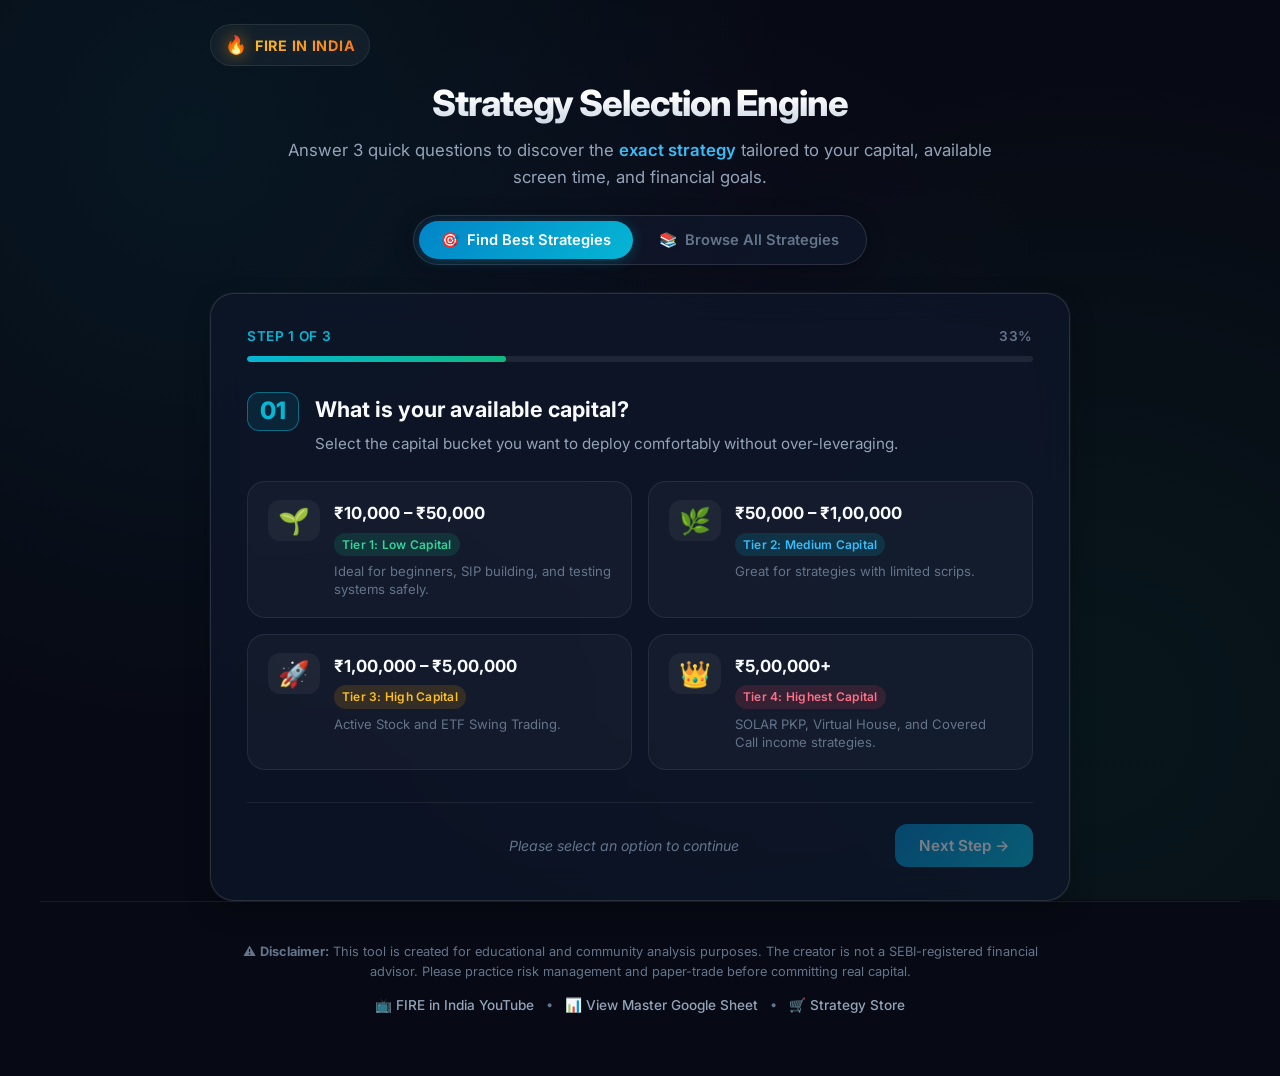
==== commit a8c35321: "Polish UI: remove embed button, update labels and descriptions" ====
--- a/index.html
+++ b/index.html
@@ -30,15 +30,12 @@
             <span class="flame-icon">🔥</span>
             <span class="brand-title">FIRE in India</span>
           </div>
-          <button id="openEmbedBtn" class="btn-ghost-sm" title="Embed on your website">
-            <span class="btn-icon">&lt;/&gt;</span>
-            <span class="btn-text">Embed Widget</span>
-          </button>
+
         </div>
 
         <h1 class="main-headline">Strategy Selection Engine</h1>
         <p class="sub-headline">
-          Stop getting overwhelmed by 39 different systems. Answer 3 quick questions to discover the 
+          Answer 3 quick questions to discover the 
           <strong>exact strategy</strong> tailored to your capital, available screen time, and financial goals.
         </p>
 
@@ -46,11 +43,11 @@
         <nav class="mode-tabs-container" aria-label="Mode selector">
           <button id="quizModeBtn" class="mode-tab active" data-mode="quiz">
             <span class="tab-icon">🎯</span>
-            <span class="tab-label">Find My Strategy (30s Quiz)</span>
+            <span class="tab-label">Find Best Strategies</span>
           </button>
           <button id="catalogModeBtn" class="mode-tab" data-mode="catalog">
             <span class="tab-icon">📚</span>
-            <span class="tab-label">Browse All 39 Strategies</span>
+            <span class="tab-label">Browse All Strategies</span>
           </button>
         </nav>
       </div>
@@ -84,7 +81,7 @@
               <div class="question-header">
                 <span class="q-number">01</span>
                 <div>
-                  <h2 class="question-title">What is your available capital for this strategy?</h2>
+                  <h2 class="question-title">What is your available capital?</h2>
                   <p class="question-desc">Select the capital bucket you want to deploy comfortably without over-leveraging.</p>
                 </div>
               </div>
@@ -106,7 +103,7 @@
                   <div class="tile-body">
                     <div class="tile-title">₹50,000 – ₹1,00,000</div>
                     <div class="tile-tag tier-med">Tier 2: Medium Capital</div>
-                    <p class="tile-hint">Great for multi-ETF shops, regular SWP plans, and gold momentum.</p>
+                    <p class="tile-hint">Great for strategies with limited scrips.</p>
                   </div>
                 </label>
 
@@ -116,7 +113,7 @@
                   <div class="tile-body">
                     <div class="tile-title">₹1,00,000 – ₹5,00,000</div>
                     <div class="tile-tag tier-high">Tier 3: High Capital</div>
-                    <p class="tile-hint">Active stock swing trading (SST 2.0, BLSH, Turtle Breakouts).</p>
+                    <p class="tile-hint">Active Stock and ETF Swing Trading.</p>
                   </div>
                 </label>
 
@@ -147,7 +144,7 @@
                   <input type="radio" name="frequency" value="Daily" class="sr-only">
                   <div class="tile-icon-box">⚡</div>
                   <div class="tile-body">
-                    <div class="tile-title">Daily (10–15 mins at EOD / 3:15 PM)</div>
+                    <div class="tile-title">Daily (10–15 mins)</div>
                     <div class="tile-tag freq-daily">Active Daily Check</div>
                     <p class="tile-hint">Quick end-of-day order placement for swing trading and daily ETF shops.</p>
                   </div>
@@ -157,7 +154,7 @@
                   <input type="radio" name="frequency" value="Weekly" class="sr-only">
                   <div class="tile-icon-box">📅</div>
                   <div class="tile-body">
-                    <div class="tile-title">Weekly / Weekend (1 hour on weekend)</div>
+                    <div class="tile-title">Weekly / Weekend (30–60 mins on weekend)</div>
                     <div class="tile-tag freq-weekly">Weekly Routine</div>
                     <p class="tile-hint">Review weekly candle breakouts and rotational ETF tranches on Saturday/Sunday.</p>
                   </div>
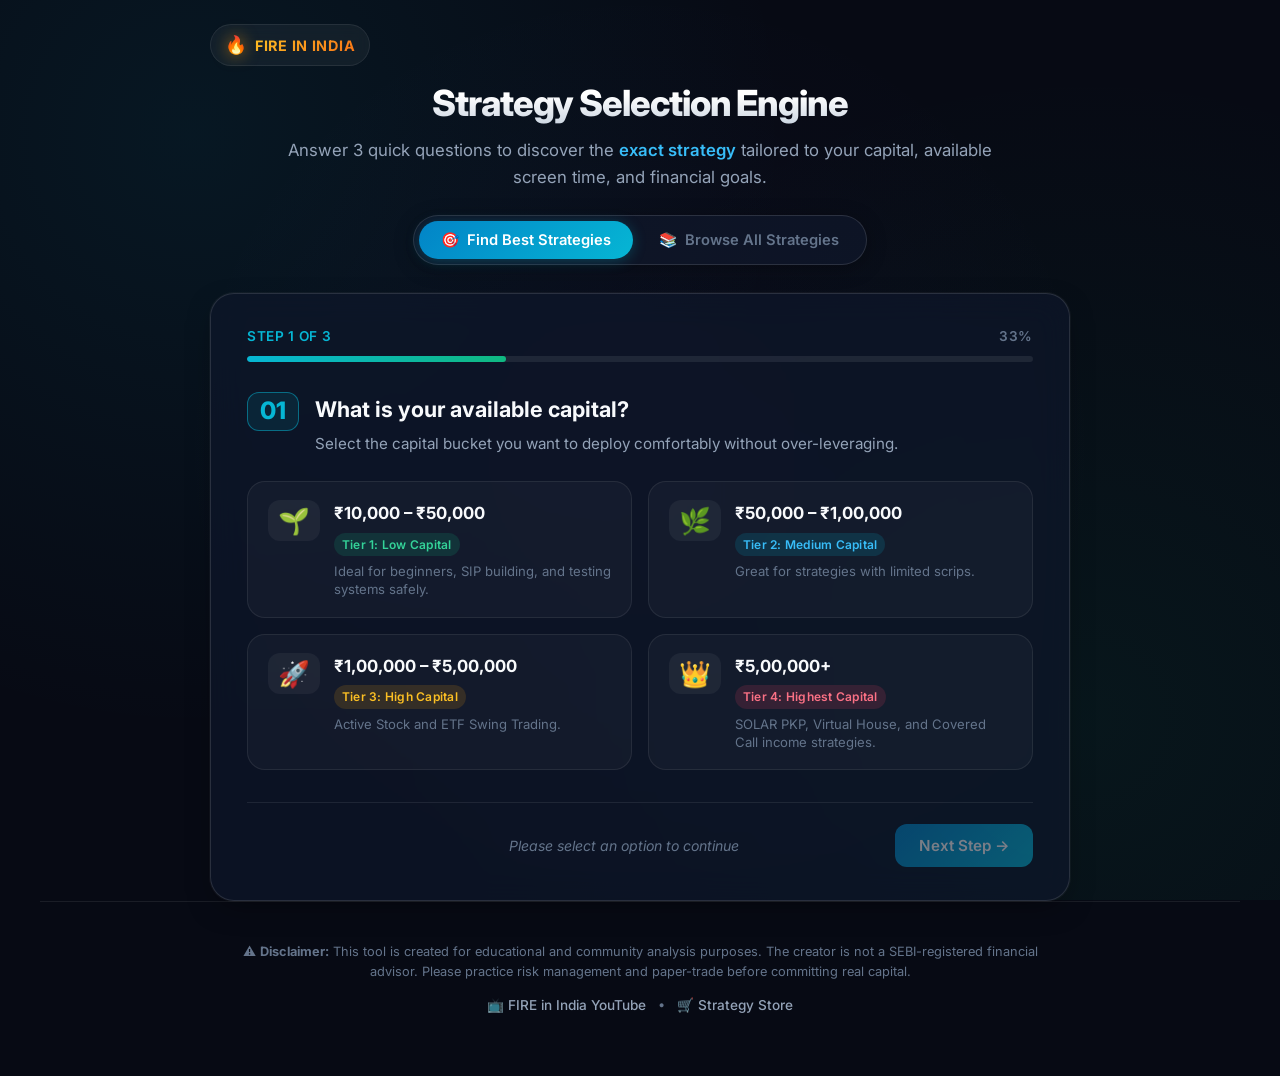
==== commit 4e120d7e: "Remove Master Google Sheet link from footer" ====
--- a/index.html
+++ b/index.html
@@ -377,10 +377,6 @@
             📺 FIRE in India YouTube
           </a>
           <span class="footer-dot">•</span>
-          <a href="https://docs.google.com/spreadsheets/d/1on7k-p7IqkuRjWfMcwTAMi44dCbT22rppkdYKEx8e2c/edit?gid=747867047#gid=747867047&fvid=619108691" target="_blank" rel="noopener" class="footer-link">
-            📊 View Master Google Sheet
-          </a>
-          <span class="footer-dot">•</span>
           <a href="https://fireinindia2021.odoo.com/shop" target="_blank" rel="noopener" class="footer-link">
             🛒 Strategy Store
           </a>
